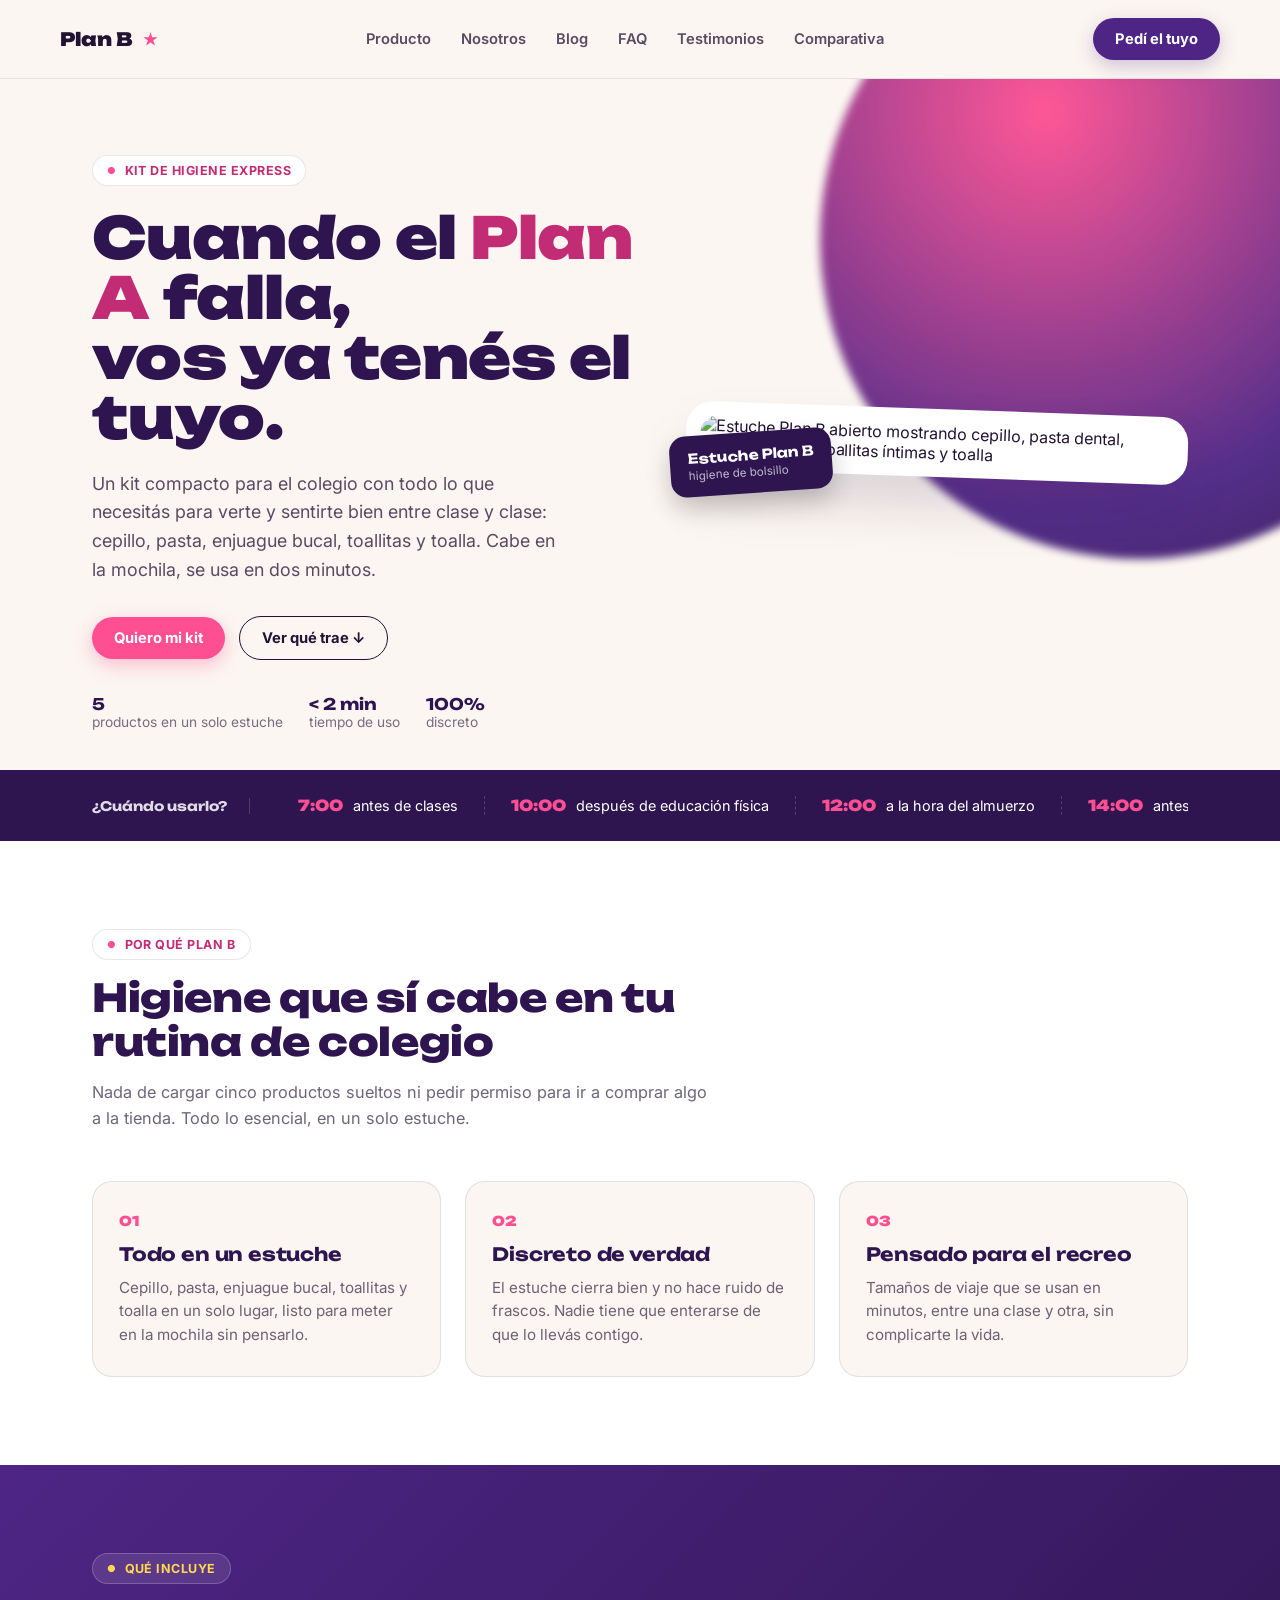
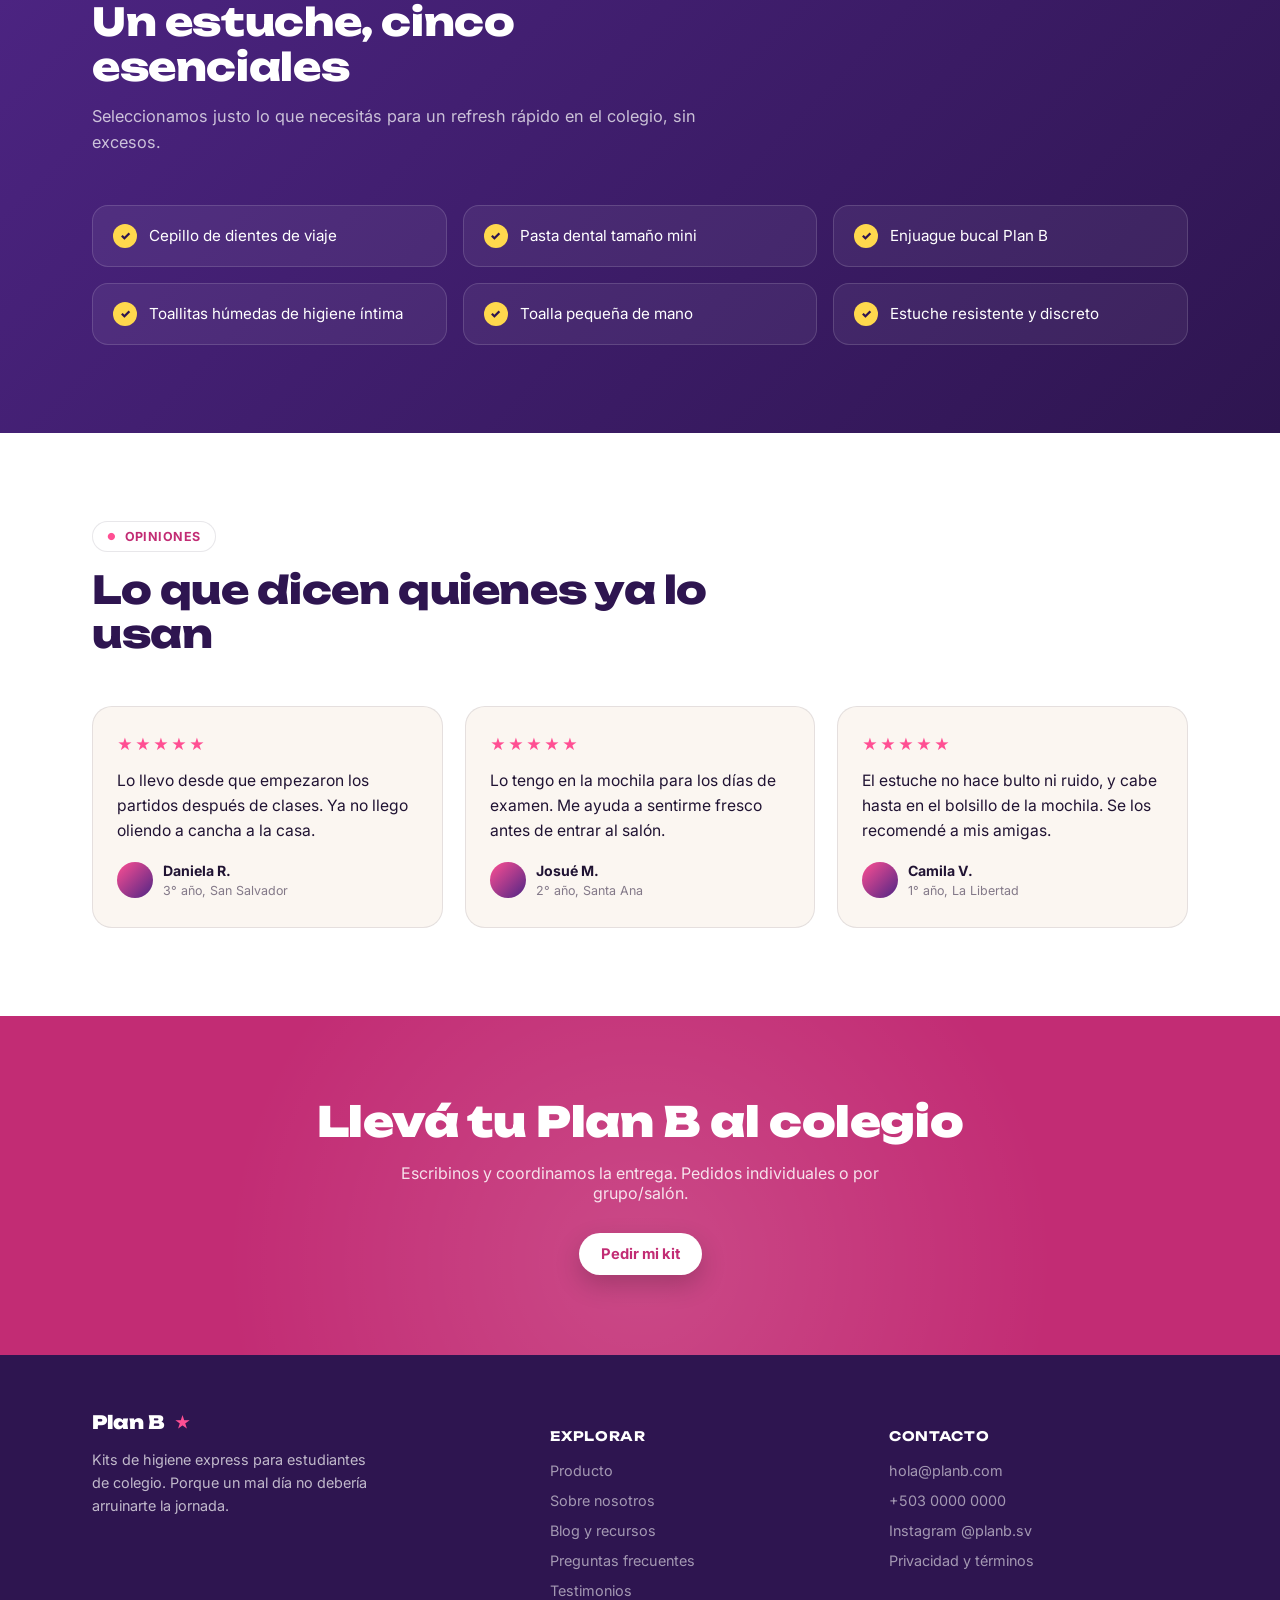
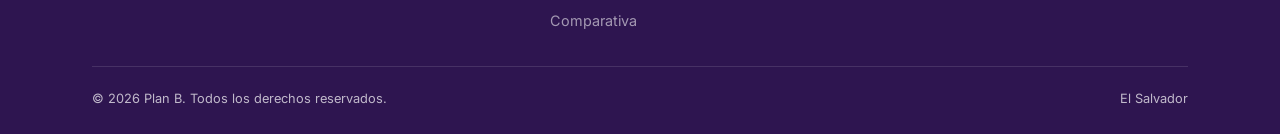
==== index.html @ c0e93ee3 "Add files via upload" ====
<!DOCTYPE html>
<html lang="es">
<head>
<meta charset="UTF-8">
<meta name="viewport" content="width=device-width, initial-scale=1.0">
<title>Plan B — Kit de higiene express para el colegio</title>
<link rel="preconnect" href="https://fonts.googleapis.com">
<link href="https://fonts.googleapis.com/css2?family=Unbounded:wght@400;600;800;900&family=Inter:wght@400;500;600;700&display=swap" rel="stylesheet">
<link rel="stylesheet" href="styles.css">
</head>
<body>

<header>
  <div class="wrap nav">
    <div class="logo"><span>Plan B</span><span class="star">★</span></div>
    <ul class="nav-links">
      <li><a href="product.html">Producto</a></li>
      <li><a href="about.html">Nosotros</a></li>
      <li><a href="blog.html">Blog</a></li>
      <li><a href="faq.html">FAQ</a></li>
      <li><a href="testimonials.html">Testimonios</a></li>
      <li><a href="comparison.html">Comparativa</a></li>
    </ul>
    <a href="#contacto" class="btn">Pedí el tuyo</a>
  </div>
</header>

<section class="hero">
  <div class="hero-blob"></div>
  <div class="wrap hero-grid">
    <div>
      <span class="eyebrow">Kit de higiene express</span>
      <h1>Cuando el <mark>Plan A</mark> falla, <br>vos ya tenés el tuyo.</h1>
      <p class="lead">Un kit compacto para el colegio con todo lo que necesitás para verte y sentirte bien entre clase y clase: cepillo, pasta, enjuague bucal, toallitas y toalla. Cabe en la mochila, se usa en dos minutos.</p>
      <div class="hero-ctas">
        <a href="#contacto" class="btn pink">Quiero mi kit</a>
        <a href="#kit" class="btn ghost">Ver qué trae ↓</a>
      </div>
      <div class="hero-meta">
        <div><strong>5</strong>productos en un solo estuche</div>
        <div><strong>&lt; 2 min</strong>tiempo de uso</div>
        <div><strong>100%</strong>discreto</div>
      </div>
    </div>
    <div class="hero-art">
      <div class="card">
        <img src="assets/kit-plan-b.png" alt="Estuche Plan B abierto mostrando cepillo, pasta dental, enjuague bucal, toallitas íntimas y toalla">
      </div>
      <div class="tag">Estuche Plan B<span>higiene de bolsillo</span></div>
    </div>
  </div>
</section>

<div class="schedule">
  <div class="wrap">
    <span class="label">¿Cuándo usarlo?</span>
    <div class="schedule-track">
      <div class="slot"><span class="n">7:00</span> antes de clases</div>
      <div class="slot"><span class="n">10:00</span> después de educación física</div>
      <div class="slot"><span class="n">12:00</span> a la hora del almuerzo</div>
      <div class="slot"><span class="n">14:00</span> antes de un examen o exposición</div>
      <div class="slot"><span class="n">16:00</span> antes de salir con amigos</div>
    </div>
  </div>
</div>

<section class="section benefits" id="beneficios">
  <div class="wrap">
    <div class="section-head">
      <span class="eyebrow">Por qué Plan B</span>
      <h2>Higiene que sí cabe en tu rutina de colegio</h2>
      <p>Nada de cargar cinco productos sueltos ni pedir permiso para ir a comprar algo a la tienda. Todo lo esencial, en un solo estuche.</p>
    </div>
    <div class="benefit-grid">
      <div class="benefit">
        <span class="num">01</span>
        <h3>Todo en un estuche</h3>
        <p>Cepillo, pasta, enjuague bucal, toallitas y toalla en un solo lugar, listo para meter en la mochila sin pensarlo.</p>
      </div>
      <div class="benefit">
        <span class="num">02</span>
        <h3>Discreto de verdad</h3>
        <p>El estuche cierra bien y no hace ruido de frascos. Nadie tiene que enterarse de que lo llevás contigo.</p>
      </div>
      <div class="benefit">
        <span class="num">03</span>
        <h3>Pensado para el recreo</h3>
        <p>Tamaños de viaje que se usan en minutos, entre una clase y otra, sin complicarte la vida.</p>
      </div>
    </div>
  </div>
</section>

<section class="section kit" id="kit">
  <div class="wrap">
    <div class="section-head">
      <span class="eyebrow">Qué incluye</span>
      <h2>Un estuche, cinco esenciales</h2>
      <p>Seleccionamos justo lo que necesitás para un refresh rápido en el colegio, sin excesos.</p>
    </div>
    <ul class="item-list">
      <li>Cepillo de dientes de viaje</li>
      <li>Pasta dental tamaño mini</li>
      <li>Enjuague bucal Plan B</li>
      <li>Toallitas húmedas de higiene íntima</li>
      <li>Toalla pequeña de mano</li>
      <li>Estuche resistente y discreto</li>
    </ul>
  </div>
</section>

<section class="section testimonials" id="opiniones">
  <div class="wrap">
    <div class="section-head">
      <span class="eyebrow">Opiniones</span>
      <h2>Lo que dicen quienes ya lo usan</h2>
    </div>
    <div class="t-grid">
      <div class="t-card">
        <div class="stars">★★★★★</div>
        <p class="quote">Lo llevo desde que empezaron los partidos después de clases. Ya no llego oliendo a cancha a la casa.</p>
        <div class="t-who">
          <div class="avatar"></div>
          <div><strong>Daniela R.</strong><span>3° año, San Salvador</span></div>
        </div>
      </div>
      <div class="t-card">
        <div class="stars">★★★★★</div>
        <p class="quote">Lo tengo en la mochila para los días de examen. Me ayuda a sentirme fresco antes de entrar al salón.</p>
        <div class="t-who">
          <div class="avatar"></div>
          <div><strong>Josué M.</strong><span>2° año, Santa Ana</span></div>
        </div>
      </div>
      <div class="t-card">
        <div class="stars">★★★★★</div>
        <p class="quote">El estuche no hace bulto ni ruido, y cabe hasta en el bolsillo de la mochila. Se los recomendé a mis amigas.</p>
        <div class="t-who">
          <div class="avatar"></div>
          <div><strong>Camila V.</strong><span>1° año, La Libertad</span></div>
        </div>
      </div>
    </div>
  </div>
</section>

<section class="cta-banner" id="contacto">
  <div class="wrap">
    <h2>Llevá tu Plan B al colegio</h2>
    <p>Escribinos y coordinamos la entrega. Pedidos individuales o por grupo/salón.</p>
    <a href="mailto:hola@planb.com" class="btn">Pedir mi kit</a>
  </div>
</section>

<footer>
  <div class="wrap">
    <div class="foot-grid">
      <div>
        <div class="logo">Plan B <span class="star">★</span></div>
        <p>Kits de higiene express para estudiantes de colegio. Porque un mal día no debería arruinarte la jornada.</p>
      </div>
      <div class="foot-col">
        <h4>Explorar</h4>
        <ul>
          <li><a href="product.html">Producto</a></li>
          <li><a href="about.html">Sobre nosotros</a></li>
          <li><a href="blog.html">Blog y recursos</a></li>
          <li><a href="faq.html">Preguntas frecuentes</a></li>
          <li><a href="testimonials.html">Testimonios</a></li>
          <li><a href="comparison.html">Comparativa</a></li>
        </ul>
      </div>
      <div class="foot-col">
        <h4>Contacto</h4>
        <ul>
          <li><a href="mailto:hola@planb.com">hola@planb.com</a></li>
          <li><a href="tel:+50300000000">+503 0000 0000</a></li>
          <li><a href="#">Instagram @planb.sv</a></li>
          <li><a href="legal.html">Privacidad y términos</a></li>
        </ul>
      </div>
    </div>
    <div class="foot-bottom">
      <span>© 2026 Plan B. Todos los derechos reservados.</span>
      <span>El Salvador</span>
    </div>
  </div>
</footer>

</body>
</html>
---- styles.css ----
:root{
    --violet: #4E2585;
    --violet-deep: #2E1550;
    --magenta: #C22C74;
    --pink: #FF4F93;
    --cream: #FBF6F1;
    --ink: #201333;
    --paper: #FFFFFF;
    --highlight: #FFD84D;
    --line: rgba(32,19,51,0.10);
  }

  *{ box-sizing:border-box; }
  html{ scroll-behavior:smooth; }
  body{
    margin:0;
    background:var(--cream);
    color:var(--ink);
    font-family:'Inter', sans-serif;
    -webkit-font-smoothing:antialiased;
  }
  h1,h2,h3, .display{
    font-family:'Unbounded', sans-serif;
    margin:0;
    letter-spacing:-0.01em;
  }
  a{ color:inherit; }
  img{ max-width:100%; display:block; }
  .wrap{
    max-width:1160px;
    margin:0 auto;
    padding:0 32px;
  }
  @media (max-width:640px){ .wrap{ padding:0 20px; } }

  /* ---------- HEADER ---------- */
  header{
    position:sticky; top:0; z-index:50;
    background:rgba(251,246,241,0.88);
    backdrop-filter:blur(10px);
    border-bottom:1px solid var(--line);
  }
  .nav{
    display:flex; align-items:center; justify-content:space-between;
    padding:18px 0;
  }
  .logo{
    display:flex; align-items:center; gap:10px;
    font-family:'Unbounded'; font-weight:900; font-size:1.15rem;
  }
  .logo .star{ color:var(--pink); font-size:1rem; }
  .nav-links{
    display:flex; gap:30px; font-size:0.92rem; font-weight:600;
    list-style:none; margin:0; padding:0;
  }
  .nav-links a{ text-decoration:none; opacity:0.75; transition:opacity .2s; }
  .nav-links a:hover{ opacity:1; }
  .btn{
    display:inline-flex; align-items:center; gap:8px;
    background:var(--violet);
    color:#fff !important;
    font-weight:700; font-size:0.92rem;
    padding:12px 22px;
    border-radius:100px;
    text-decoration:none;
    border:none; cursor:pointer;
    transition:transform .18s ease, box-shadow .18s ease;
    box-shadow:0 6px 18px rgba(78,37,133,0.25);
  }
  .btn:hover{ transform:translateY(-2px); box-shadow:0 10px 24px rgba(78,37,133,0.32); }
  .btn.pink{ background:var(--pink); box-shadow:0 6px 18px rgba(255,79,147,0.35); }
  .btn.ghost{
    background:transparent; color:var(--ink) !important;
    border:1.5px solid var(--ink); box-shadow:none;
  }
  @media (max-width:800px){ .nav-links{ display:none; } }

  /* ---------- HERO ---------- */
  .hero{
    position:relative;
    overflow:hidden;
    padding:76px 0 40px;
  }
  .hero-blob{
    position:absolute; right:-180px; top:-160px;
    width:640px; height:640px; border-radius:50%;
    background:radial-gradient(circle at 35% 30%, var(--pink), var(--violet) 65%, var(--violet-deep) 100%);
    filter:blur(4px);
    opacity:0.95;
    z-index:0;
  }
  .hero-grid{
    position:relative; z-index:1;
    display:grid; grid-template-columns:1.05fr 0.95fr;
    gap:40px; align-items:center;
  }
  @media (max-width:900px){ .hero-grid{ grid-template-columns:1fr; } .hero-blob{ display:none; } }

  .eyebrow{
    display:inline-flex; align-items:center; gap:8px;
    background:var(--paper); border:1px solid var(--line);
    padding:7px 14px; border-radius:100px;
    font-size:0.78rem; font-weight:700; letter-spacing:0.04em; text-transform:uppercase;
    color:var(--magenta);
    margin-bottom:22px;
  }
  .eyebrow::before{ content:"●"; color:var(--pink); font-size:0.6rem; }

  .hero h1{
    font-size:clamp(2.4rem, 5vw, 3.6rem);
    font-weight:900;
    line-height:1.04;
    color:var(--violet-deep);
  }
  .hero h1 mark{
    background:none; color:var(--magenta);
    position:relative;
    -webkit-text-decoration-skip:none;
  }
  .hero h1 mark::after{
    content:"";
    position:absolute; left:-2%; right:-2%; bottom:0.06em; height:0.32em;
    background:var(--highlight);
    z-index:-1; border-radius:2px;
  }
  .hero p.lead{
    font-size:1.12rem; line-height:1.6; color:rgba(32,19,51,0.75);
    max-width:480px; margin:22px 0 32px;
  }
  .hero-ctas{ display:flex; gap:14px; flex-wrap:wrap; align-items:center; margin-bottom:34px; }
  .hero-meta{
    display:flex; gap:26px; flex-wrap:wrap; font-size:0.86rem; color:rgba(32,19,51,0.6);
  }
  .hero-meta strong{ color:var(--violet-deep); font-family:'Unbounded'; font-size:1rem; display:block; }

  .hero-art{
    position:relative;
  }
  .hero-art .card{
    background:var(--paper);
    border-radius:26px;
    padding:14px;
    box-shadow:0 30px 60px -20px rgba(46,21,80,0.35);
    transform:rotate(2deg);
  }
  .hero-art img{ border-radius:18px; }
  .hero-art .tag{
    position:absolute; bottom:-16px; left:-16px;
    background:var(--violet-deep); color:#fff;
    padding:14px 18px; border-radius:16px;
    font-family:'Unbounded'; font-weight:700; font-size:0.85rem;
    box-shadow:0 12px 24px rgba(0,0,0,0.2);
    transform:rotate(-4deg);
  }
  .hero-art .tag span{ display:block; font-family:'Inter'; font-weight:400; font-size:0.72rem; opacity:0.7; margin-top:2px; }

  /* ---------- BELL SCHEDULE STRIP ---------- */
  .schedule{
    background:var(--violet-deep);
    color:#fff;
    padding:26px 0;
    overflow:hidden;
  }
  .schedule .wrap{ display:flex; align-items:center; gap:22px; }
  .schedule .label{
    font-family:'Unbounded'; font-weight:700; font-size:0.82rem;
    white-space:nowrap; opacity:0.85;
    border-right:1px solid rgba(255,255,255,0.2);
    padding-right:22px;
  }
  .schedule-track{
    display:flex; gap:0; flex:1; overflow-x:auto;
    scrollbar-width:none;
  }
  .schedule-track::-webkit-scrollbar{ display:none; }
  .slot{
    display:flex; align-items:center; gap:10px;
    padding:0 26px;
    border-right:1px dashed rgba(255,255,255,0.18);
    white-space:nowrap;
    font-size:0.9rem;
  }
  .slot .n{
    font-family:'Unbounded'; font-weight:900; color:var(--pink); font-size:0.95rem;
  }
  .slot:last-child{ border-right:none; }

  /* ---------- SECTION HEADINGS ---------- */
  .section{ padding:88px 0; }
  .section-head{ max-width:620px; margin-bottom:50px; }
  .section-head .eyebrow{ margin-bottom:16px; }
  .section-head h2{
    font-size:clamp(1.7rem, 3.4vw, 2.4rem);
    color:var(--violet-deep);
    font-weight:800;
    line-height:1.15;
  }
  .section-head p{
    color:rgba(32,19,51,0.65); font-size:1.02rem; margin-top:14px; line-height:1.6;
  }

  /* ---------- BENEFICIOS ---------- */
  .benefits{ background:var(--paper); }
  .benefit-grid{
    display:grid; grid-template-columns:repeat(3, 1fr); gap:24px;
  }
  @media (max-width:840px){ .benefit-grid{ grid-template-columns:1fr; } }
  .benefit{
    background:var(--cream);
    border:1px solid var(--line);
    border-radius:20px;
    padding:30px 26px;
    transition:transform .2s ease, box-shadow .2s ease;
  }
  .benefit:hover{ transform:translateY(-4px); box-shadow:0 16px 30px -12px rgba(46,21,80,0.18); }
  .benefit .num{
    font-family:'Unbounded'; font-weight:900; font-size:0.85rem;
    color:var(--pink); margin-bottom:14px; display:block;
  }
  .benefit h3{ font-size:1.15rem; color:var(--violet-deep); margin-bottom:10px; }
  .benefit p{ color:rgba(32,19,51,0.65); font-size:0.95rem; line-height:1.55; margin:0; }

  /* ---------- QUE INCLUYE ---------- */
  .kit{
    background:linear-gradient(135deg, var(--violet) 0%, var(--violet-deep) 100%);
    color:#fff;
  }
  .kit .section-head h2{ color:#fff; }
  .kit .section-head p{ color:rgba(255,255,255,0.72); }
  .kit .eyebrow{ background:rgba(255,255,255,0.1); border-color:rgba(255,255,255,0.2); color:var(--highlight); }
  .kit .eyebrow::before{ color:var(--highlight); }
  .item-list{
    display:grid; grid-template-columns:repeat(3,1fr); gap:16px;
    list-style:none; padding:0; margin:0;
  }
  @media (max-width:840px){ .item-list{ grid-template-columns:repeat(2,1fr); } }
  @media (max-width:520px){ .item-list{ grid-template-columns:1fr; } }
  .item-list li{
    background:rgba(255,255,255,0.06);
    border:1px solid rgba(255,255,255,0.14);
    border-radius:16px;
    padding:18px 20px;
    font-size:0.95rem;
    display:flex; align-items:center; gap:12px;
  }
  .item-list li::before{
    content:"✓";
    display:flex; align-items:center; justify-content:center;
    width:24px; height:24px; border-radius:50%;
    background:var(--highlight); color:var(--violet-deep);
    font-weight:900; font-size:0.75rem; flex-shrink:0;
  }

  /* ---------- TESTIMONIOS ---------- */
  .testimonials{ background:var(--paper); }
  .t-grid{
    display:grid; grid-template-columns:repeat(3,1fr); gap:22px;
  }
  @media (max-width:840px){ .t-grid{ grid-template-columns:1fr; } }
  .t-card{
    background:var(--cream);
    border-radius:20px;
    padding:28px 24px;
    border:1px solid var(--line);
  }
  .t-card .stars{ color:var(--pink); font-size:0.95rem; letter-spacing:2px; margin-bottom:14px; }
  .t-card p.quote{ font-size:0.98rem; line-height:1.6; color:var(--ink); margin:0 0 18px; }
  .t-who{ display:flex; align-items:center; gap:10px; }
  .avatar{
    width:36px; height:36px; border-radius:50%;
    background:linear-gradient(135deg, var(--pink), var(--violet));
    flex-shrink:0;
  }
  .t-who strong{ display:block; font-size:0.88rem; }
  .t-who span{ font-size:0.78rem; color:rgba(32,19,51,0.55); }

  /* ---------- CTA BANNER ---------- */
  .cta-banner{
    background:var(--magenta);
    color:#fff;
    text-align:center;
    padding:80px 0;
    position:relative;
    overflow:hidden;
  }
  .cta-banner::before{
    content:"";
    position:absolute; left:50%; top:-60%; transform:translateX(-50%);
    width:900px; height:900px; border-radius:50%;
    background:radial-gradient(circle, rgba(255,255,255,0.14), transparent 65%);
  }
  .cta-banner h2{
    font-size:clamp(1.8rem, 4vw, 2.6rem); font-weight:900; color:#fff;
    position:relative; z-index:1;
  }
  .cta-banner p{
    color:rgba(255,255,255,0.85); max-width:480px; margin:16px auto 30px;
    font-size:1rem; position:relative; z-index:1;
  }
  .cta-banner .btn{ position:relative; z-index:1; background:#fff; color:var(--magenta) !important; box-shadow:0 10px 26px rgba(0,0,0,0.2); }
  .cta-banner .btn:hover{ background:var(--highlight); color:var(--violet-deep) !important; }

  /* ---------- FOOTER ---------- */
  footer{ background:var(--violet-deep); color:rgba(255,255,255,0.7); padding:56px 0 28px; }
  .foot-grid{
    display:grid; grid-template-columns:1.4fr 1fr 1fr; gap:40px;
    padding-bottom:36px; border-bottom:1px solid rgba(255,255,255,0.12);
  }
  @media (max-width:700px){ .foot-grid{ grid-template-columns:1fr; gap:28px; } }
  .foot-grid .logo{ color:#fff; margin-bottom:12px; }
  .foot-grid p{ font-size:0.9rem; line-height:1.6; max-width:280px; }
  .foot-col h4{
    font-family:'Unbounded'; font-size:0.82rem; color:#fff; margin-bottom:16px;
    text-transform:uppercase; letter-spacing:0.05em;
  }
  .foot-col ul{ list-style:none; padding:0; margin:0; display:flex; flex-direction:column; gap:10px; }
  .foot-col a{ text-decoration:none; font-size:0.9rem; opacity:0.8; }
  .foot-col a:hover{ opacity:1; }
  .foot-bottom{
    display:flex; justify-content:space-between; align-items:center;
    padding-top:24px; font-size:0.8rem; flex-wrap:wrap; gap:10px;
  }

/* ================= SHARED EXTRA COMPONENTS (sub-pages) ================= */

/* Page hero (simpler than home hero, used on interior pages) */
.page-hero{
  padding:64px 0 20px;
  position:relative;
  overflow:hidden;
}
.page-hero .wrap{ position:relative; z-index:1; }
.page-hero-blob{
  position:absolute; right:-220px; top:-220px;
  width:520px; height:520px; border-radius:50%;
  background:radial-gradient(circle at 35% 30%, var(--pink), var(--violet) 65%, var(--violet-deep) 100%);
  opacity:0.9; z-index:0;
}
.page-hero h1{
  font-size:clamp(2rem, 4.6vw, 3rem);
  color:var(--violet-deep);
  font-weight:900;
  line-height:1.08;
  max-width:640px;
}
.page-hero p.lead{
  font-size:1.05rem; line-height:1.6; color:rgba(32,19,51,0.7);
  max-width:520px; margin:18px 0 0;
}
.crumb{
  font-size:0.82rem; font-weight:600; color:rgba(32,19,51,0.5);
  margin-bottom:18px;
}
.crumb a{ text-decoration:none; color:var(--magenta); }

/* Breadcrumb-y active nav state */
.nav-links a.active{ opacity:1; color:var(--magenta); }

/* ---- Timeline (About Us) ---- */
.timeline{ list-style:none; margin:0; padding:0; }
.timeline li{
  display:grid; grid-template-columns:120px 1fr; gap:24px;
  padding:26px 0; border-top:1px solid var(--line);
}
.timeline li:first-child{ border-top:none; }
.timeline .year{ font-family:'Unbounded'; font-weight:900; color:var(--magenta); font-size:1.1rem; }
.timeline h4{ font-family:'Unbounded'; font-size:1rem; color:var(--violet-deep); margin:0 0 6px; }
.timeline p{ margin:0; color:rgba(32,19,51,0.65); font-size:0.94rem; line-height:1.55; }

/* ---- Values grid (About Us) ---- */
.values-grid{
  display:grid; grid-template-columns:repeat(4,1fr); gap:20px;
}
@media (max-width:900px){ .values-grid{ grid-template-columns:repeat(2,1fr); } }
@media (max-width:560px){ .values-grid{ grid-template-columns:1fr; } }
.value-card{
  background:var(--paper); border:1px solid var(--line); border-radius:18px;
  padding:24px 20px;
}
.value-card .icon{
  width:40px; height:40px; border-radius:12px;
  background:var(--highlight);
  display:flex; align-items:center; justify-content:center;
  font-size:1.1rem; margin-bottom:14px;
}
.value-card h4{ font-family:'Unbounded'; font-size:0.95rem; color:var(--violet-deep); margin:0 0 8px; }
.value-card p{ margin:0; font-size:0.88rem; color:rgba(32,19,51,0.62); line-height:1.5; }

/* ---- Product gallery ---- */
.gallery{
  display:grid; grid-template-columns:1.3fr 0.7fr; gap:16px;
}
@media (max-width:760px){ .gallery{ grid-template-columns:1fr; } }
.gallery .main-shot{
  border-radius:22px; overflow:hidden;
  box-shadow:0 24px 50px -18px rgba(46,21,80,0.32);
}
.gallery .side-shots{ display:flex; flex-direction:column; gap:16px; }
.gallery .side-shots div{
  background:linear-gradient(135deg, var(--violet), var(--violet-deep));
  border-radius:18px; flex:1; min-height:110px;
  display:flex; align-items:center; justify-content:center;
  color:#fff; font-family:'Unbounded'; font-size:0.78rem; text-align:center; padding:12px;
}

/* ---- Specs table ---- */
.specs{ width:100%; border-collapse:collapse; }
.specs tr{ border-top:1px solid var(--line); }
.specs tr:first-child{ border-top:none; }
.specs td{ padding:16px 4px; font-size:0.94rem; }
.specs td:first-child{ color:rgba(32,19,51,0.55); font-weight:600; width:38%; }
.specs td:last-child{ color:var(--ink); font-weight:500; }

/* ---- Price panel (product page) ---- */
.price-panel{
  background:var(--paper); border:1px solid var(--line); border-radius:20px;
  padding:26px; margin-top:24px;
}
.price-panel .price{ font-family:'Unbounded'; font-size:2rem; font-weight:900; color:var(--violet-deep); }
.price-panel .price span{ font-size:0.9rem; font-weight:500; color:rgba(32,19,51,0.5); margin-left:8px; }
.price-panel .btn{ width:100%; justify-content:center; margin-top:16px; }
.price-panel ul{ list-style:none; padding:0; margin:16px 0 0; display:flex; flex-direction:column; gap:8px; }
.price-panel ul li{ font-size:0.86rem; color:rgba(32,19,51,0.65); display:flex; gap:8px; align-items:center; }
.price-panel ul li::before{ content:"✓"; color:var(--magenta); font-weight:900; }

/* ---- Blog cards ---- */
.blog-grid{ display:grid; grid-template-columns:repeat(3,1fr); gap:24px; }
@media (max-width:900px){ .blog-grid{ grid-template-columns:repeat(2,1fr); } }
@media (max-width:600px){ .blog-grid{ grid-template-columns:1fr; } }
.blog-card{
  background:var(--paper); border:1px solid var(--line); border-radius:20px;
  overflow:hidden; display:flex; flex-direction:column;
  transition:transform .2s ease, box-shadow .2s ease;
}
.blog-card:hover{ transform:translateY(-4px); box-shadow:0 16px 30px -12px rgba(46,21,80,0.18); }
.blog-card .thumb{
  height:150px;
  background:linear-gradient(135deg, var(--pink), var(--violet));
  display:flex; align-items:center; justify-content:center;
  color:#fff; font-family:'Unbounded'; font-weight:700; font-size:0.78rem; text-align:center; padding:14px;
}
.blog-card .body{ padding:22px; flex:1; display:flex; flex-direction:column; }
.blog-card .tag-pill{
  align-self:flex-start;
  background:var(--cream); color:var(--magenta);
  font-size:0.72rem; font-weight:700; text-transform:uppercase; letter-spacing:0.03em;
  padding:5px 12px; border-radius:100px; margin-bottom:12px;
}
.blog-card h3{ font-size:1.05rem; color:var(--violet-deep); margin-bottom:8px; line-height:1.3; }
.blog-card p{ font-size:0.88rem; color:rgba(32,19,51,0.6); line-height:1.5; margin:0 0 14px; flex:1; }
.blog-card .meta{ font-size:0.78rem; color:rgba(32,19,51,0.45); font-weight:600; }

/* ---- FAQ accordion (native details/summary) ---- */
.faq-list{ display:flex; flex-direction:column; gap:12px; max-width:760px; }
.faq-item{
  background:var(--paper); border:1px solid var(--line); border-radius:16px;
  padding:6px 22px;
}
.faq-item summary{
  cursor:pointer; list-style:none;
  padding:18px 0;
  font-family:'Unbounded'; font-size:0.95rem; color:var(--violet-deep); font-weight:600;
  display:flex; align-items:center; justify-content:space-between; gap:16px;
}
.faq-item summary::-webkit-details-marker{ display:none; }
.faq-item summary::after{
  content:"+";
  font-size:1.3rem; color:var(--pink); font-weight:400;
  transition:transform .2s ease; flex-shrink:0;
}
.faq-item[open] summary::after{ transform:rotate(45deg); }
.faq-item p{ margin:0 0 20px; color:rgba(32,19,51,0.65); font-size:0.92rem; line-height:1.6; }
.faq-categories{ display:flex; gap:10px; flex-wrap:wrap; margin-bottom:30px; }
.chip{
  background:var(--paper); border:1px solid var(--line); border-radius:100px;
  padding:8px 16px; font-size:0.82rem; font-weight:600; color:rgba(32,19,51,0.6);
}
.chip.on{ background:var(--violet-deep); color:#fff; border-color:var(--violet-deep); }

/* ---- Legal tabs ---- */
.tabs{ display:flex; gap:10px; margin-bottom:36px; border-bottom:1px solid var(--line); }
.tab-btn{
  background:none; border:none; cursor:pointer;
  font-family:'Unbounded'; font-size:0.88rem; font-weight:700;
  color:rgba(32,19,51,0.5);
  padding:12px 4px; margin-right:26px;
  border-bottom:2px solid transparent;
  transform:translateY(1px);
}
.tab-btn.active{ color:var(--violet-deep); border-bottom-color:var(--pink); }
.tab-panel{ display:none; }
.tab-panel.active{ display:block; }
.legal-body h3{
  font-family:'Unbounded'; font-size:1.05rem; color:var(--violet-deep);
  margin:32px 0 10px;
}
.legal-body h3:first-child{ margin-top:0; }
.legal-body p, .legal-body li{ color:rgba(32,19,51,0.68); font-size:0.94rem; line-height:1.7; }
.legal-body ul{ padding-left:20px; margin:0 0 16px; }
.legal-note{
  background:var(--cream); border:1px dashed var(--line); border-radius:14px;
  padding:16px 20px; font-size:0.85rem; color:rgba(32,19,51,0.6); margin-bottom:36px;
}

/* ---- Comparison table ---- */
.compare-wrap{ overflow-x:auto; border-radius:20px; border:1px solid var(--line); }
.compare{ width:100%; border-collapse:collapse; min-width:640px; background:var(--paper); }
.compare th, .compare td{ padding:18px 20px; text-align:center; font-size:0.9rem; border-top:1px solid var(--line); }
.compare thead th{
  border-top:none; font-family:'Unbounded'; font-size:0.82rem; color:var(--violet-deep);
  background:var(--cream);
}
.compare th:first-child, .compare td:first-child{
  text-align:left; font-weight:600; color:rgba(32,19,51,0.7);
}
.compare .highlight-col{ background:rgba(255,79,147,0.06); }
.compare thead th.highlight-col{ background:var(--violet-deep); color:#fff; }
.yes{ color:#1E9E63; font-weight:900; }
.no{ color:rgba(32,19,51,0.3); font-weight:900; }

/* ---- Stats bar (testimonials) ---- */
.stats-bar{
  display:grid; grid-template-columns:repeat(4,1fr); gap:20px;
  margin-bottom:50px;
}
@media (max-width:700px){ .stats-bar{ grid-template-columns:repeat(2,1fr); } }
.stat{
  background:var(--paper); border:1px solid var(--line); border-radius:18px;
  padding:26px 20px; text-align:center;
}
.stat .big{ font-family:'Unbounded'; font-size:1.8rem; font-weight:900; color:var(--violet-deep); display:block; }
.stat .small{ font-size:0.8rem; color:rgba(32,19,51,0.55); margin-top:6px; display:block; }

.filter-row{ display:flex; gap:10px; flex-wrap:wrap; margin-bottom:34px; }

/* ---- 4-col testimonial grid variant ---- */
.t-grid.wide{ grid-template-columns:repeat(3,1fr); }
@media (max-width:840px){ .t-grid.wide{ grid-template-columns:1fr; } }
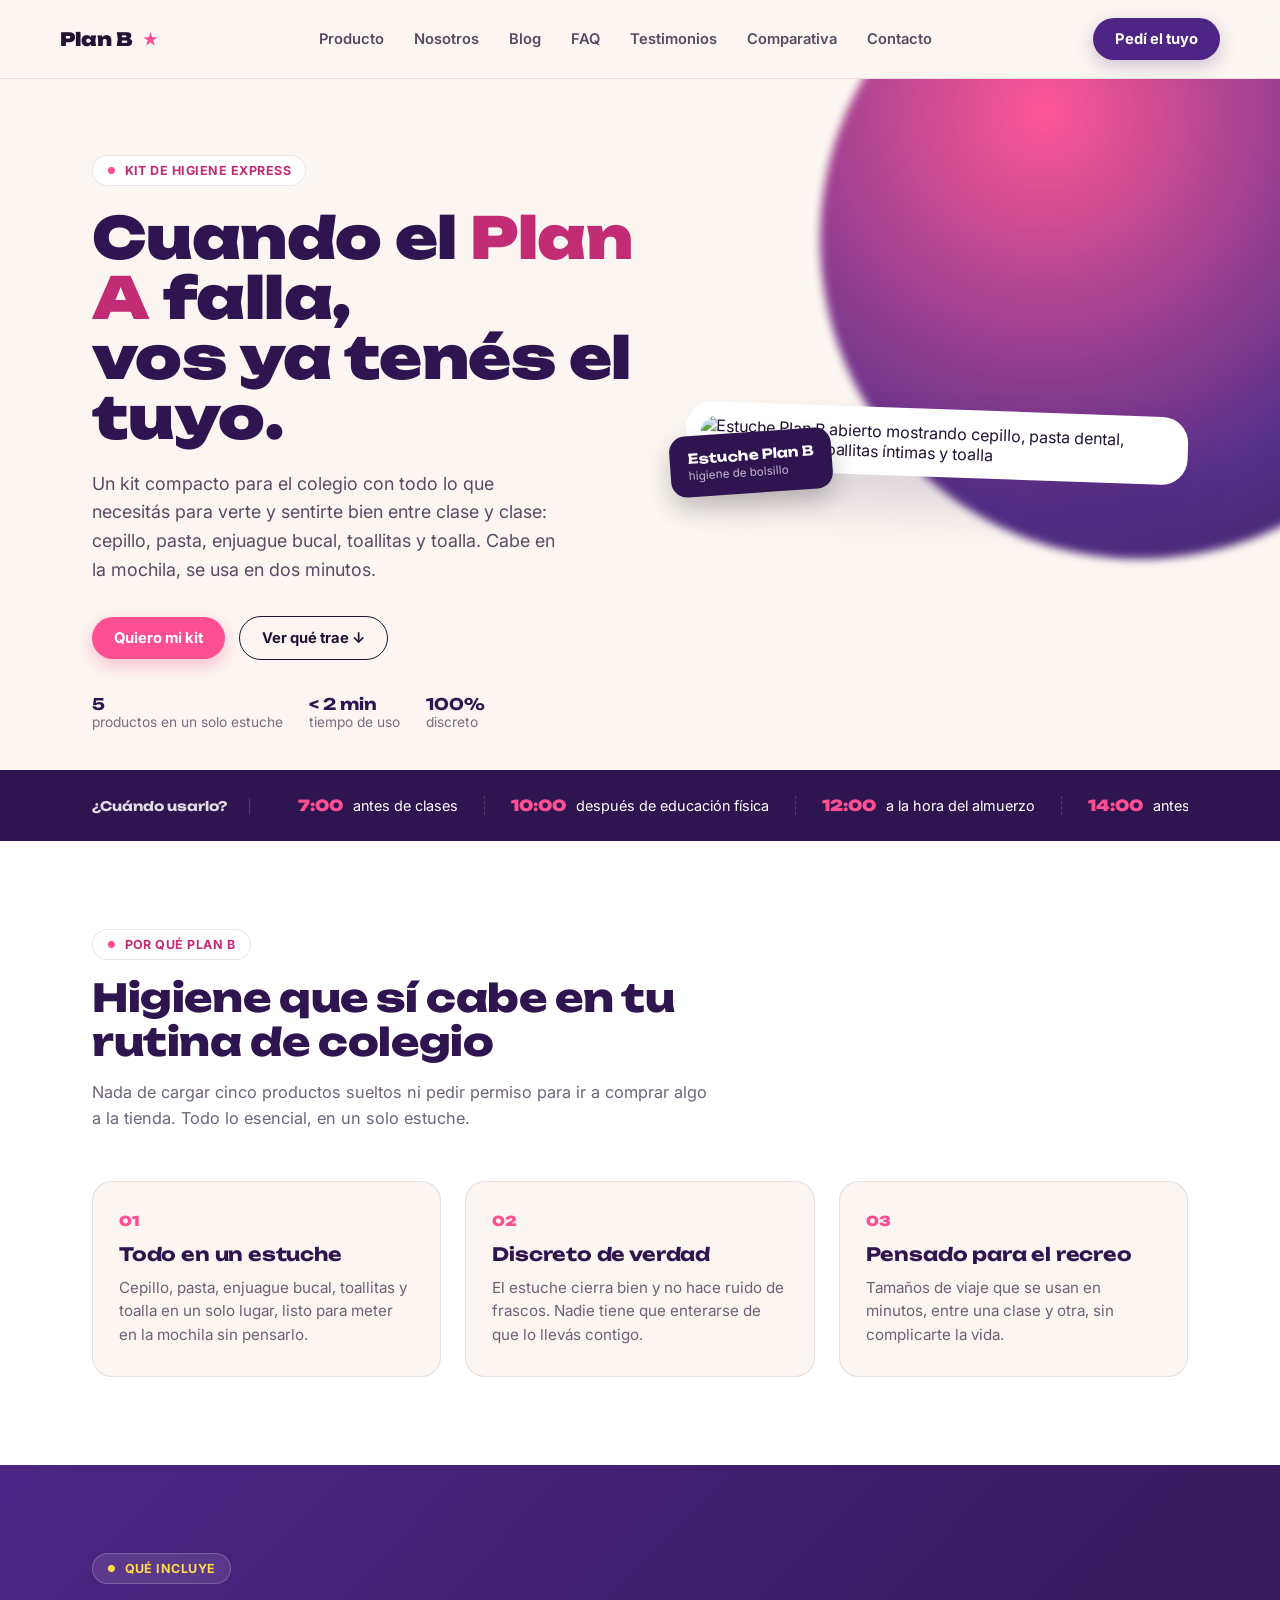
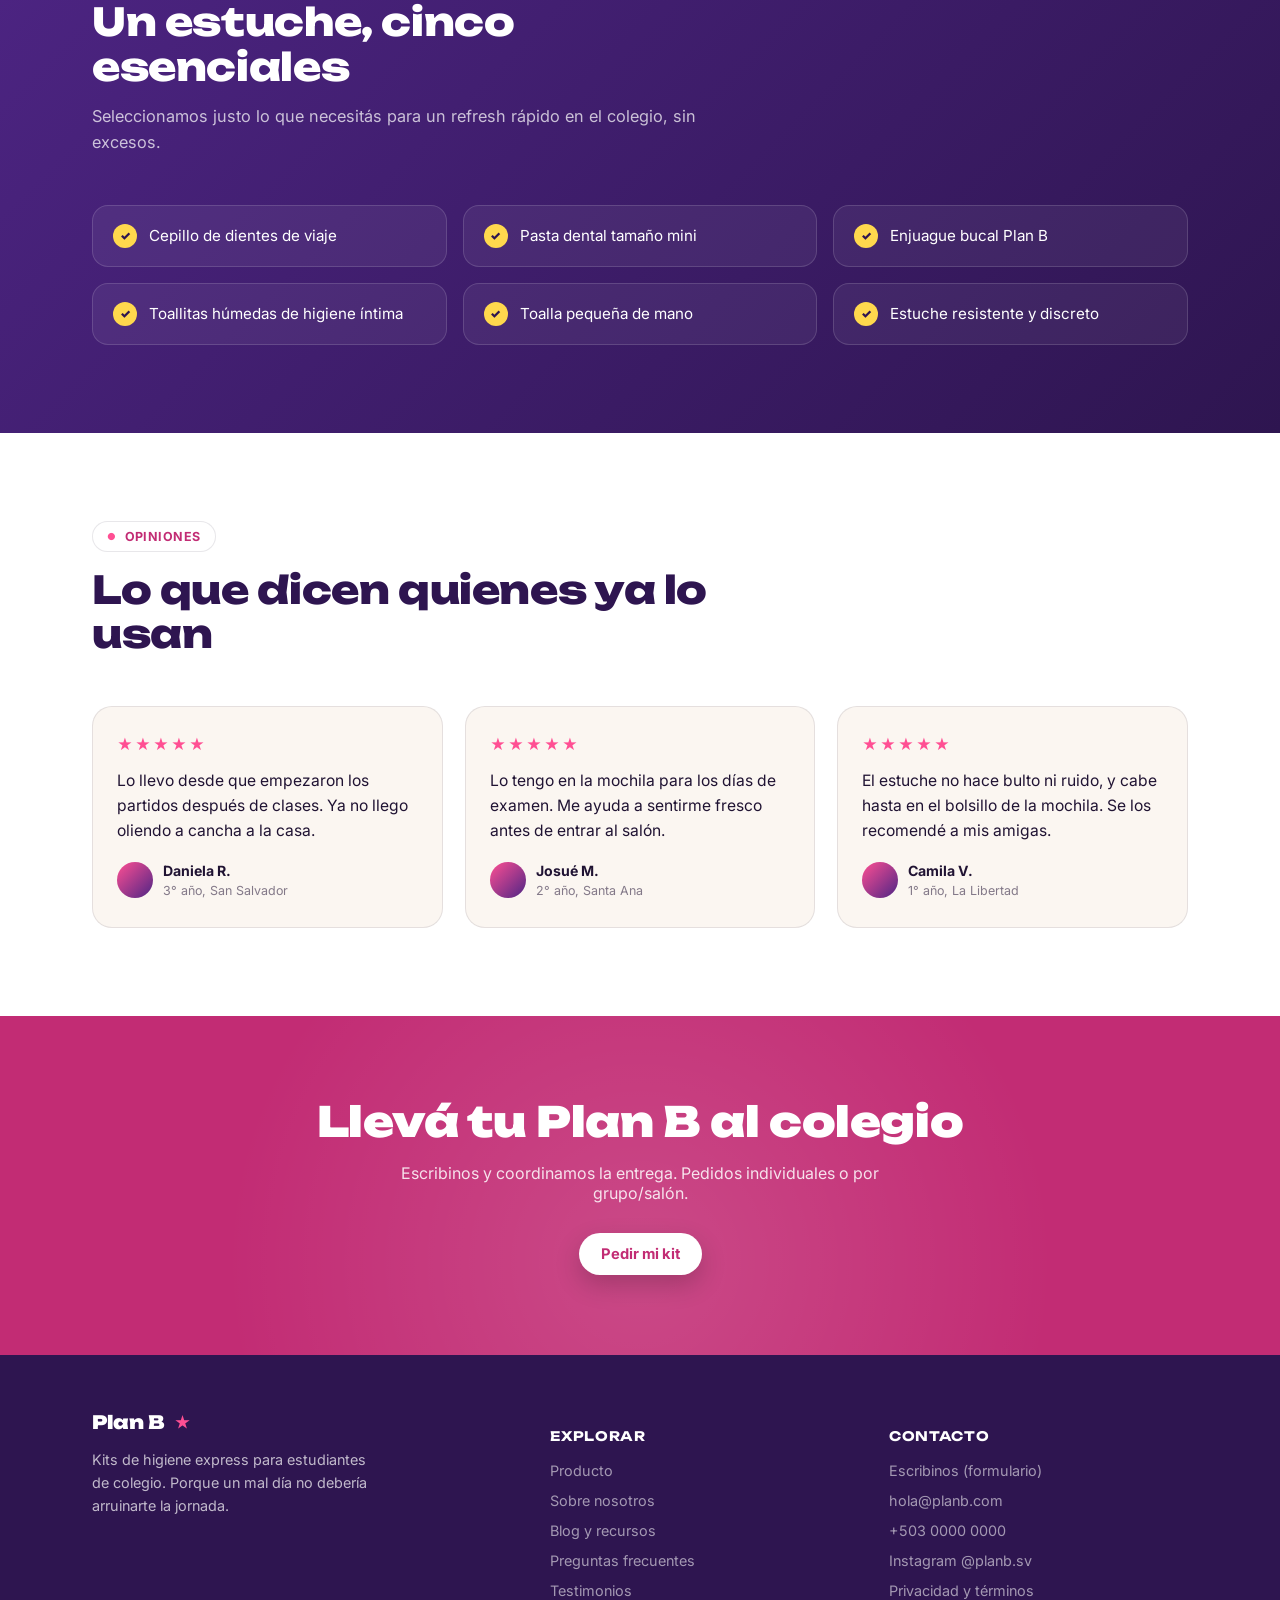
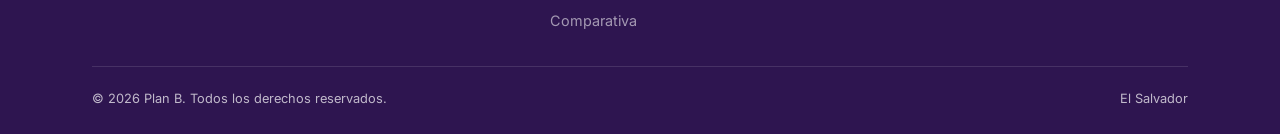
==== commit 1771199f: "Add files via upload" ====
--- a/index.html
+++ b/index.html
@@ -20,8 +20,9 @@
       <li><a href="faq.html">FAQ</a></li>
       <li><a href="testimonials.html">Testimonios</a></li>
       <li><a href="comparison.html">Comparativa</a></li>
+      <li><a href="contact.html">Contacto</a></li>
     </ul>
-    <a href="#contacto" class="btn">Pedí el tuyo</a>
+    <a href="contact.html" class="btn">Pedí el tuyo</a>
   </div>
 </header>
 
@@ -33,7 +34,7 @@
       <h1>Cuando el <mark>Plan A</mark> falla, <br>vos ya tenés el tuyo.</h1>
       <p class="lead">Un kit compacto para el colegio con todo lo que necesitás para verte y sentirte bien entre clase y clase: cepillo, pasta, enjuague bucal, toallitas y toalla. Cabe en la mochila, se usa en dos minutos.</p>
       <div class="hero-ctas">
-        <a href="#contacto" class="btn pink">Quiero mi kit</a>
+        <a href="contact.html" class="btn pink">Quiero mi kit</a>
         <a href="#kit" class="btn ghost">Ver qué trae ↓</a>
       </div>
       <div class="hero-meta">
@@ -148,7 +149,7 @@
   <div class="wrap">
     <h2>Llevá tu Plan B al colegio</h2>
     <p>Escribinos y coordinamos la entrega. Pedidos individuales o por grupo/salón.</p>
-    <a href="mailto:hola@planb.com" class="btn">Pedir mi kit</a>
+    <a href="contact.html" class="btn">Pedir mi kit</a>
   </div>
 </section>
 
@@ -173,6 +174,7 @@
       <div class="foot-col">
         <h4>Contacto</h4>
         <ul>
+          <li><a href="contact.html">Escribinos (formulario)</a></li>
           <li><a href="mailto:hola@planb.com">hola@planb.com</a></li>
           <li><a href="tel:+50300000000">+503 0000 0000</a></li>
           <li><a href="#">Instagram @planb.sv</a></li>
